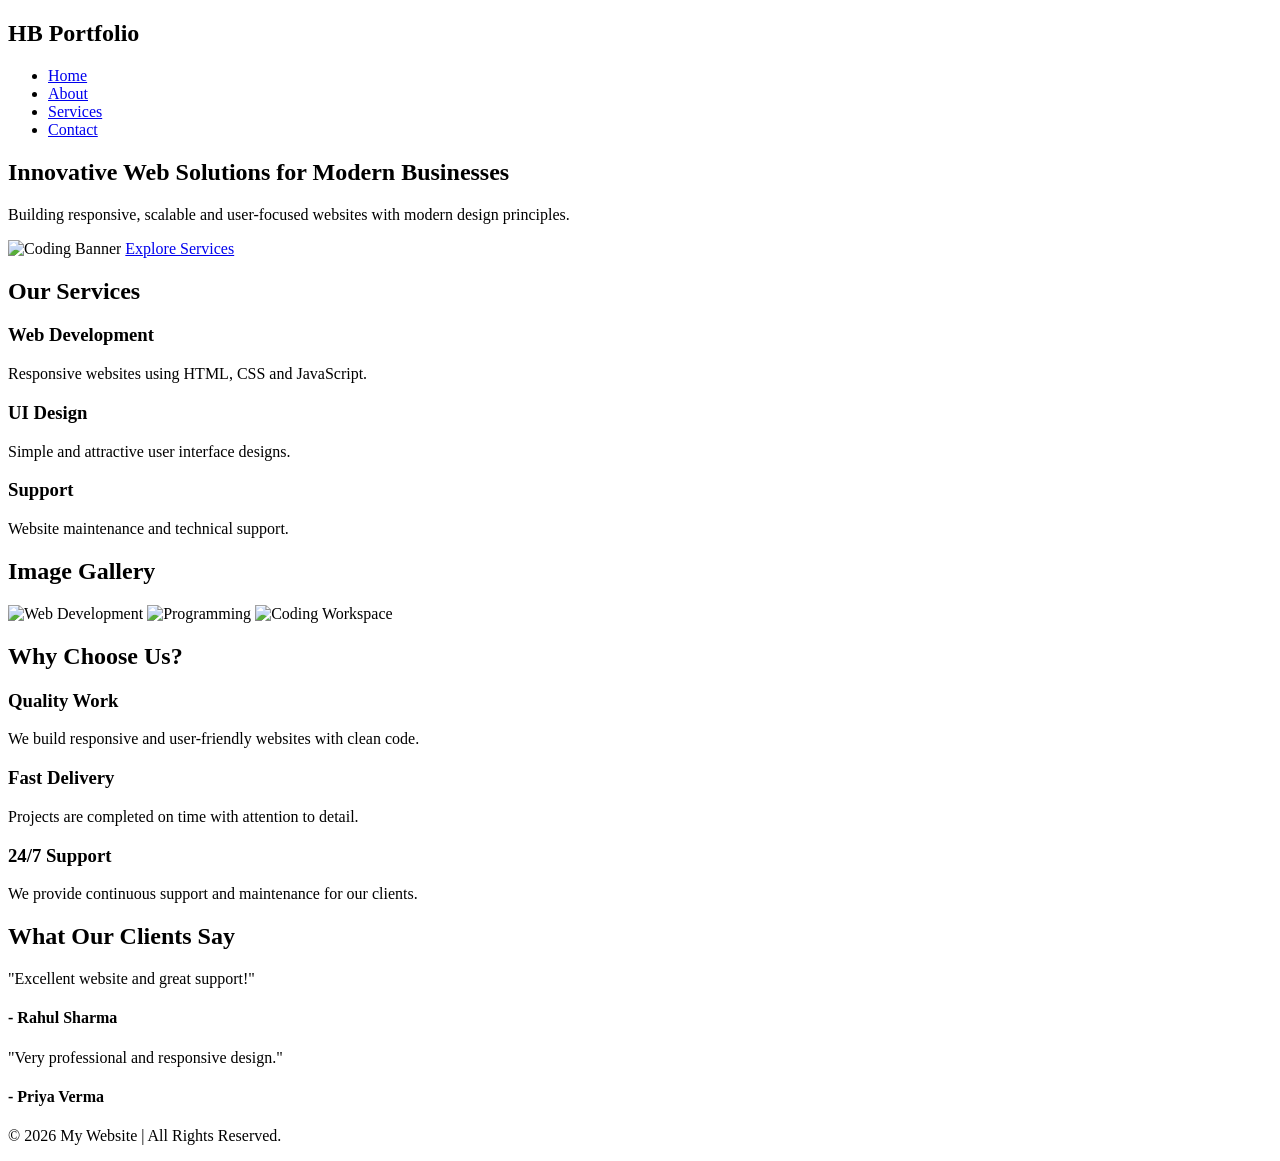
==== index.html @ 376e03a5 "Create index.html" ====
<!DOCTYPE html>
<html lang="en">
<head>
    <meta charset="UTF-8">
    <meta name="viewport" content="width=device-width, initial-scale=1.0">
    <title>Portfolio Website</title>
<link href="https://fonts.googleapis.com/css2?family=Poppins:wght@300;400;600;700&display=swap" rel="stylesheet">
    <link rel="stylesheet" href="style.css">
</head>
<body>

<header>
    <nav>
        <h2><span>HB</span> Portfolio</h2>

        <ul>
            <li><a href="index.html">Home</a></li>
            <li><a href="about.html">About</a></li>
            <li><a href="services.html">Services</a></li>
            <li><a href="contact.html">Contact</a></li>
        </ul>
    </nav>
</header>
<main>
    <section class="hero">
       <h1>Innovative Web Solutions for Modern Businesses</h1>

<p>
Building responsive, scalable and user-focused websites with modern design principles.
</p>
        <img src="https://images.unsplash.com/photo-1516321318423-f06f85e504b3?w=800" alt="Coding Banner">
        <a href="services.html" class="btn">Explore Services</a>
    </section>

    <section class="services">
        <h2>Our Services</h2>

        <div class="card">
            <h3>Web Development</h3>
            <p>Responsive websites using HTML, CSS and JavaScript.</p>
        </div>

        <div class="card">
            <h3>UI Design</h3>
            <p>Simple and attractive user interface designs.</p>
        </div>

        <div class="card">
            <h3>Support</h3>
            <p>Website maintenance and technical support.</p>
        </div>
    </section>

<section class="gallery">
    <h2>Image Gallery</h2>

    <img src="https://images.unsplash.com/photo-1498050108023-c5249f4df085?w=400" alt="Web Development">

<img src="https://images.unsplash.com/photo-1517694712202-14dd9538aa97?w=400" alt="Programming">

<img src="https://images.unsplash.com/photo-1555066931-4365d14bab8c?w=400" alt="Coding Workspace">
</section>
<section class="why-us">
    <h2>Why Choose Us?</h2>

    <div class="card">
        <h3>Quality Work</h3>
        <p>We build responsive and user-friendly websites with clean code.</p>
    </div>

    <div class="card">
        <h3>Fast Delivery</h3>
        <p>Projects are completed on time with attention to detail.</p>
    </div>

    <div class="card">
        <h3>24/7 Support</h3>
        <p>We provide continuous support and maintenance for our clients.</p>
    </div>
</section>
<section class="testimonials">
    <h2>What Our Clients Say</h2>

    <div class="card">
        <p>"Excellent website and great support!"</p>
        <h4>- Rahul Sharma</h4>
    </div>

    <div class="card">
        <p>"Very professional and responsive design."</p>
        <h4>- Priya Verma</h4>
    </div>
</section>
</main>
<footer>
    <p>&copy; 2026 My Website | All Rights Reserved.</p>
    
</footer>
</body>
</html>
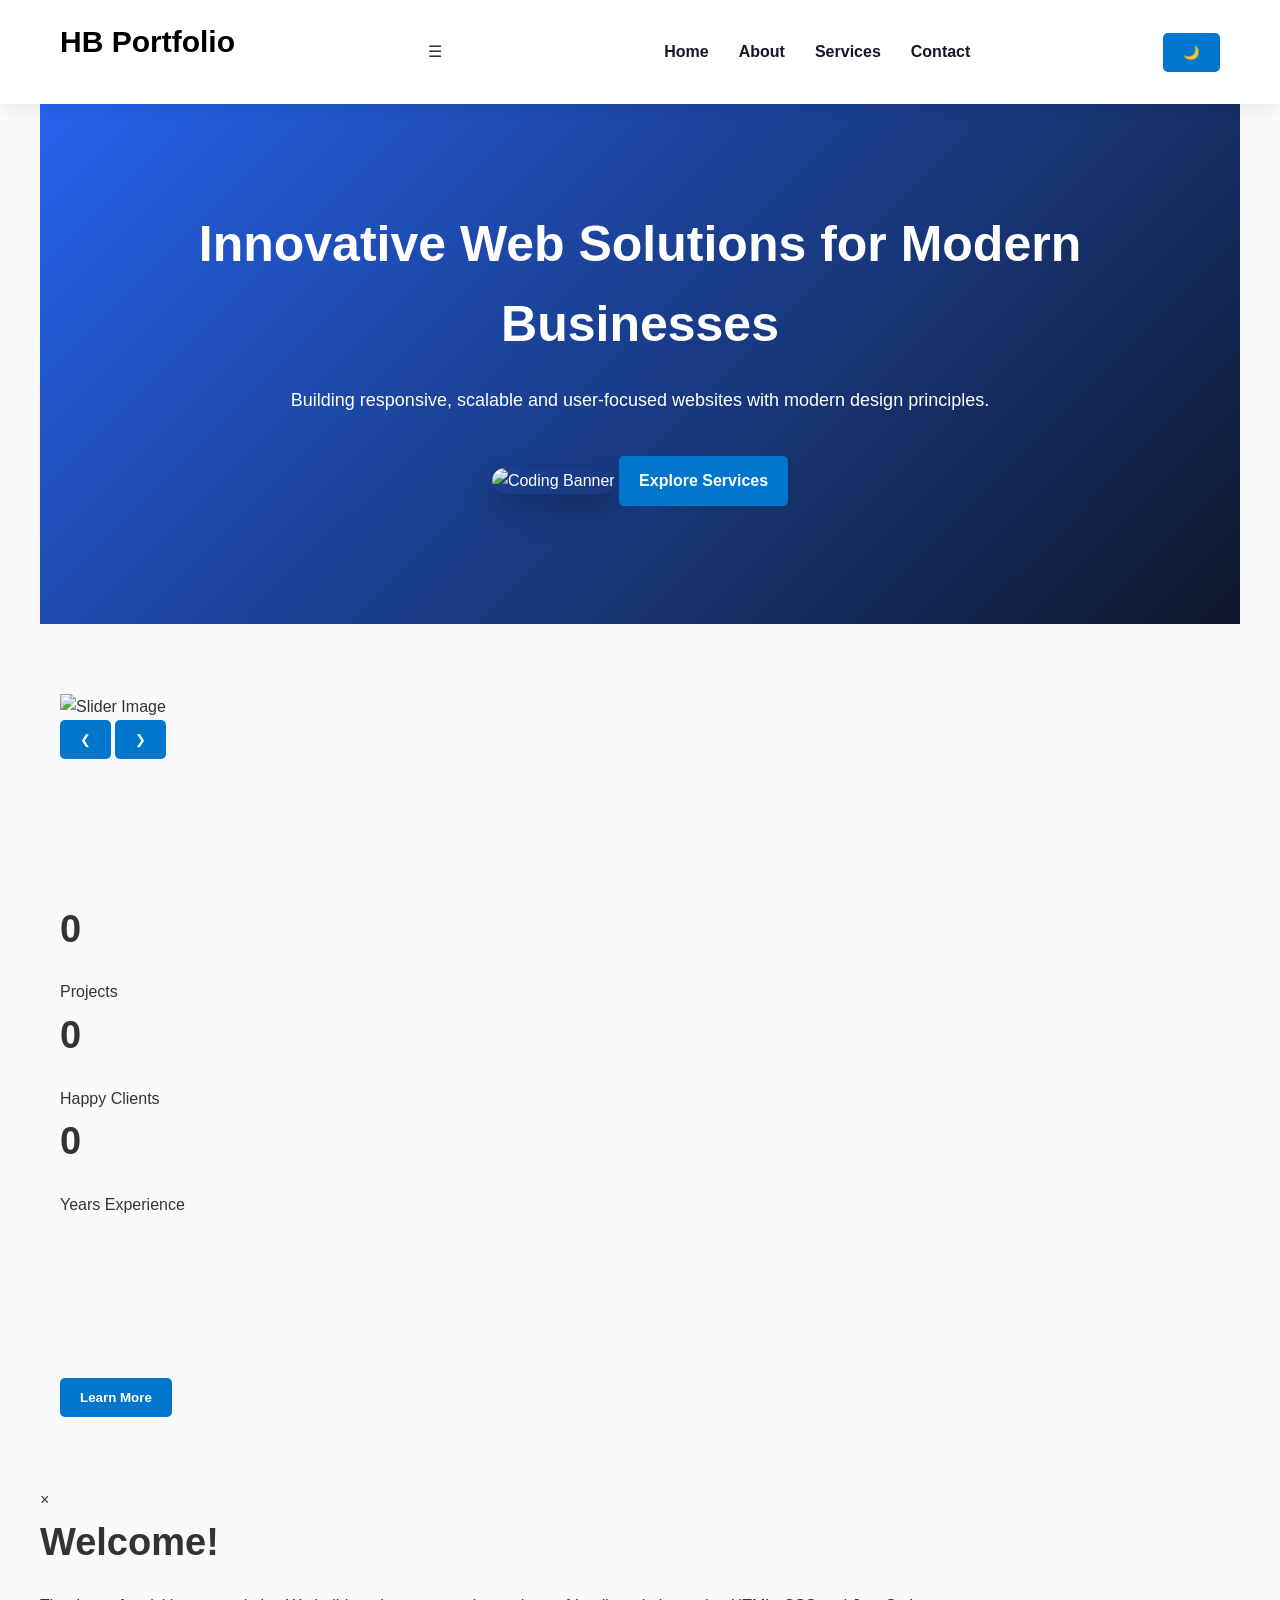
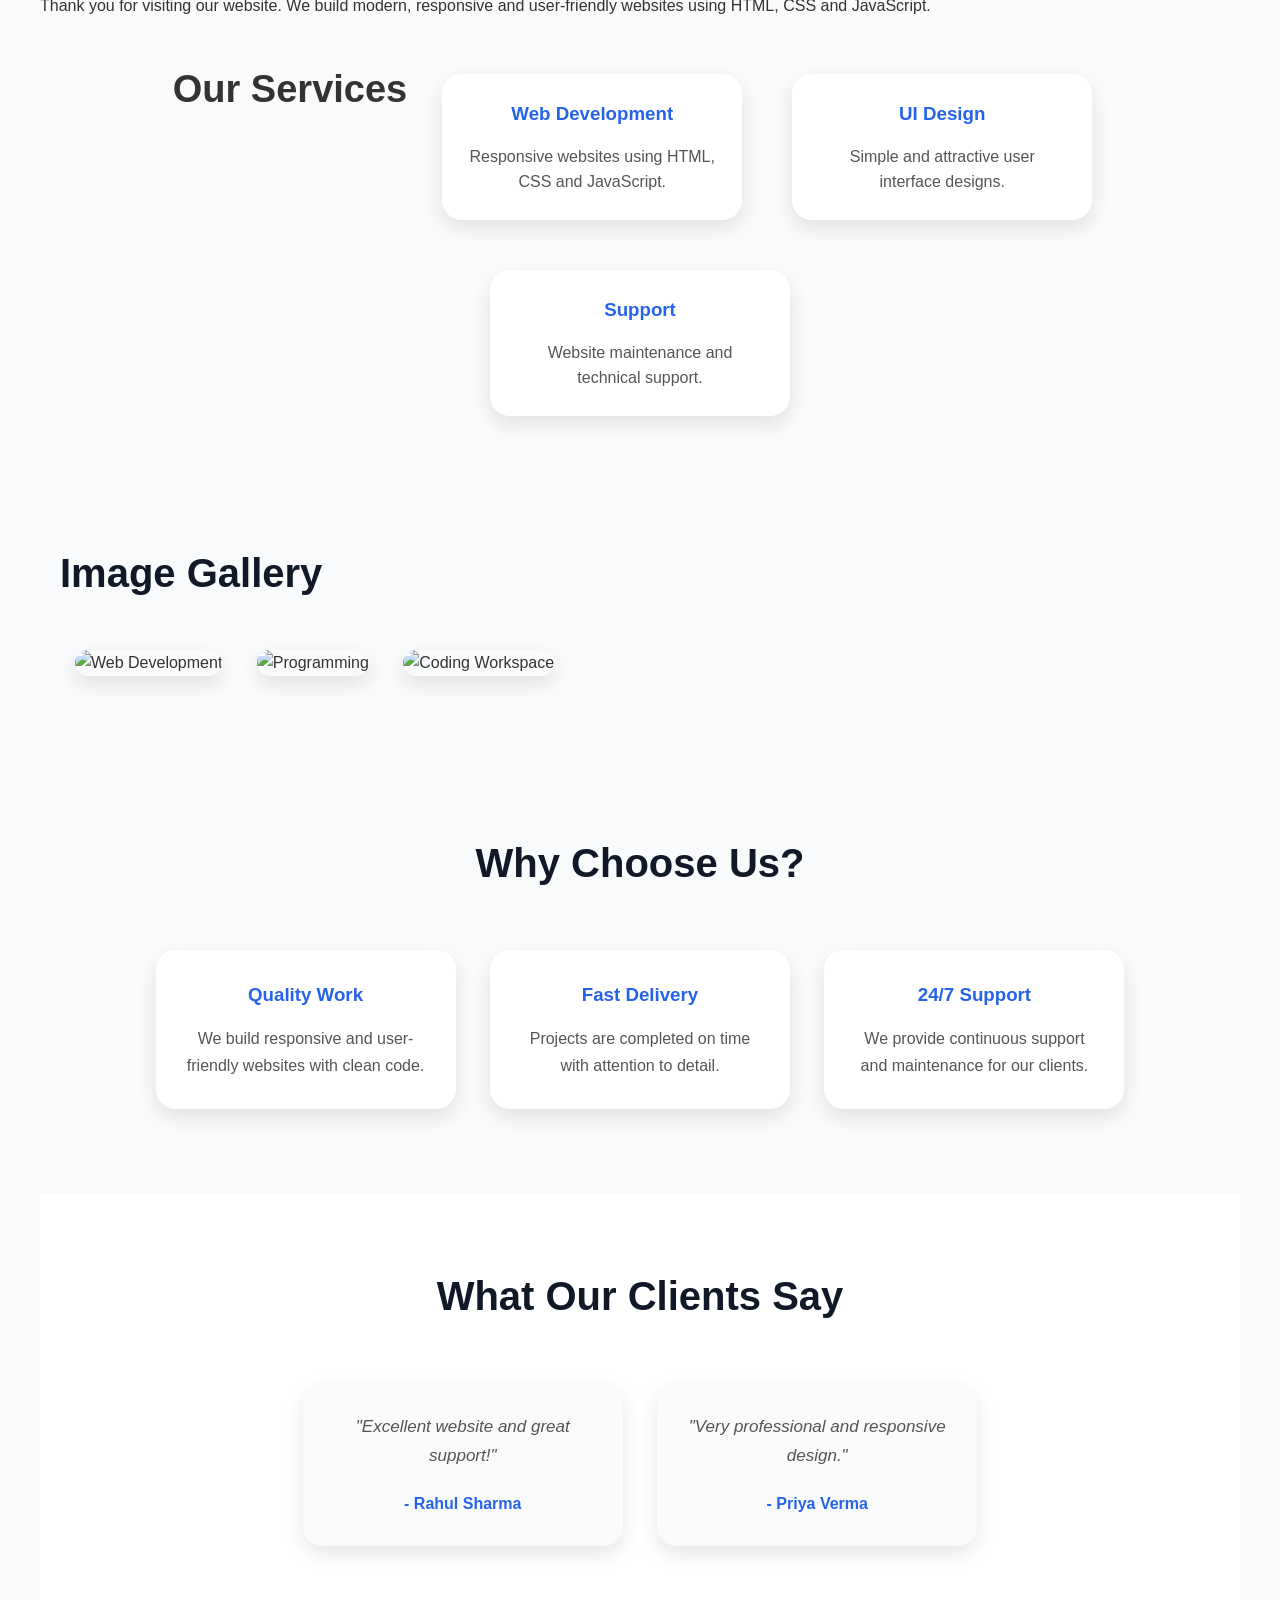
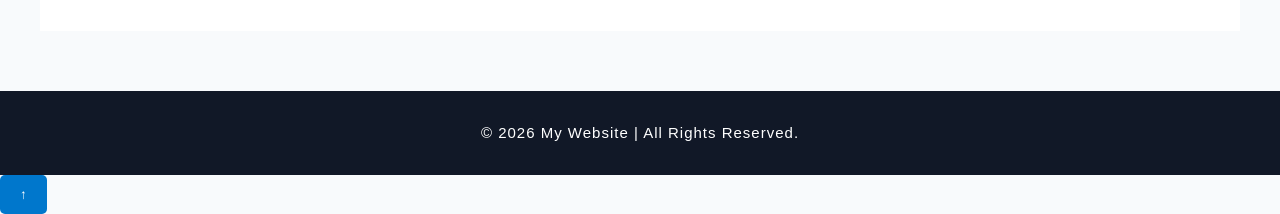
==== commit c0236a2d: "Complete Task 2 - JavaScript Interactive Components" ====
--- a/index.html
+++ b/index.html
@@ -12,13 +12,16 @@
 <header>
     <nav>
         <h2><span>HB</span> Portfolio</h2>
-
+<div class="menu-toggle" id="menu-toggle">
+    ☰
+</div>
         <ul>
             <li><a href="index.html">Home</a></li>
             <li><a href="about.html">About</a></li>
             <li><a href="services.html">Services</a></li>
             <li><a href="contact.html">Contact</a></li>
         </ul>
+        <button id="theme-toggle">🌙</button>
     </nav>
 </header>
 <main>
@@ -31,7 +34,58 @@
         <img src="https://images.unsplash.com/photo-1516321318423-f06f85e504b3?w=800" alt="Coding Banner">
         <a href="services.html" class="btn">Explore Services</a>
     </section>
+<section class="slider">
 
+    <img id="slider" src="https://images.unsplash.com/photo-1498050108023-c5249f4df085?w=800" alt="Slider Image">
+
+    <div class="slider-buttons">
+        <button onclick="prevSlide()">❮</button>
+        <button onclick="nextSlide()">❯</button>
+    </div>
+
+</section>
+<section class="stats">
+
+    <div class="stat">
+        <h2 class="counter" data-target="120">0</h2>
+        <p>Projects</p>
+    </div>
+
+    <div class="stat">
+        <h2 class="counter" data-target="85">0</h2>
+        <p>Happy Clients</p>
+    </div>
+
+    <div class="stat">
+        <h2 class="counter" data-target="5">0</h2>
+        <p>Years Experience</p>
+    </div>
+
+</section>
+<section class="popup-section">
+
+    <button id="openModal" class="btn">
+        Learn More
+    </button>
+
+</section>
+
+<div id="modal" class="modal">
+
+    <div class="modal-content">
+
+        <span id="closeModal">&times;</span>
+
+        <h2>Welcome!</h2>
+
+        <p>
+            Thank you for visiting our website.
+            We build modern, responsive and user-friendly websites using HTML, CSS and JavaScript.
+        </p>
+
+    </div>
+
+</div>
     <section class="services">
         <h2>Our Services</h2>
 
@@ -96,5 +150,7 @@
     <p>&copy; 2026 My Website | All Rights Reserved.</p>
     
 </footer>
+<button id="topBtn">↑</button>
+<script src="script.js"></script>
 </body>
-</html>+</html>
--- a/style.css
+++ b/style.css
@@ -0,0 +1,464 @@
+*{
+    margin:0;
+    padding:0;
+    box-sizing:border-box;
+    font-family:'Poppins',sans-serif;
+}
+
+body{
+    margin:0;
+    padding:0;
+    background:#f8fafc;
+    color:#333;
+    font-family:'Poppins',sans-serif;
+    line-height:1.6;
+}
+
+nav{
+    background:#ffffff;
+    display:flex;
+    justify-content:space-between;
+    align-items:center;
+    padding:18px 60px;
+    box-shadow:0 4px 15px rgba(0,0,0,0.08);
+    position:sticky;
+    top:0;
+    z-index:1000;
+}
+
+nav ul{
+    list-style:none;
+    display:flex;
+}
+
+nav ul li{
+    margin-left:30px;
+}
+
+nav ul li a{
+    color:#111827;
+    text-decoration:none;
+    font-weight:600;
+    transition:0.3s;
+}
+
+nav ul li a:hover{
+    color:#2563eb;
+}
+
+.hero{
+    text-align:center;
+    padding:100px 20px;
+    background:linear-gradient(135deg,#2563eb,#0f172a);
+    color:white;
+}
+
+.hero h1{
+    font-size:40px;
+    margin-bottom:20px;
+}
+
+.hero p{
+    margin-bottom:20px;
+}
+
+.hero a{
+    display:inline-block;
+    background:#0077cc;
+    color:white;
+    padding:12px 20px;
+    text-decoration:none;
+    border-radius:5px;
+}
+
+.services{
+    padding:40px 20px;
+    text-align:center;
+}
+
+.card{
+    display:inline-block;
+    width:300px;
+    background:white;
+    padding:25px;
+    margin:15px;
+    border-radius:20px;
+    box-shadow:0 8px 20px rgba(0,0,0,0.10);
+    transition:0.3s;
+    vertical-align:top;
+}
+
+footer{
+    background:#111827;
+    color:white;
+    text-align:center;
+    padding:30px 20px;
+    margin-top:60px;
+}
+
+footer p{
+    font-size:15px;
+    letter-spacing:1px;
+}
+.hero img{
+    width:300px;
+    max-width:100%;
+    margin-top:20px;
+    border-radius:10px;
+}
+
+.services{
+    display:flex;
+    justify-content:center;
+    flex-wrap:wrap;
+    gap:20px;
+}
+
+.card:hover{
+    transform:translateY(-10px);
+    box-shadow:0 15px 30px rgba(37,99,235,0.20);
+}
+}
+.gallery{
+    text-align:center;
+    padding:60px 20px;
+    background:#ffffff;
+}
+
+.gallery h2{
+    font-size:40px;
+    margin-bottom:30px;
+    color:#111827;
+}
+
+.gallery img{
+    width:300px;
+    height:200px;
+    object-fit:cover;
+    margin:15px;
+    border-radius:18px;
+    box-shadow:0 8px 20px rgba(0,0,0,0.10);
+    transition:0.3s;
+}
+
+.gallery img:hover{
+    transform:scale(1.06);
+    box-shadow:0 15px 30px rgba(37,99,235,0.25);
+}
+
+form{
+    max-width:500px;
+    margin:auto;
+}
+
+input,textarea{
+    width:100%;
+    padding:10px;
+    margin:10px 0;
+}
+
+button{
+    background:#0077cc;
+    color:white;
+    border:none;
+    padding:12px 20px;
+    border-radius:5px;
+    cursor:pointer;
+}
+
+button:hover{
+    background:#005fa3;
+}
+
+@media (max-width:768px){
+
+nav{
+    flex-direction:column;
+}
+
+nav ul{
+    flex-direction:column;
+    text-align:center;
+}
+
+.services{
+    flex-direction:column;
+}
+
+}
+.why-us{
+    padding:40px 20px;
+    text-align:center;
+    background:#f9f9f9;
+}
+
+.why-us h2{
+    margin-bottom:30px;
+}
+
+.why-us .card{
+    display:inline-block;
+    width:280px;
+    margin:15px;
+    vertical-align:top;
+}
+.contact-info{
+    text-align:center;
+    padding:40px 20px;
+    background:#f9f9f9;
+}
+
+.contact-info h2{
+    margin-bottom:20px;
+}
+
+.contact-info p{
+    margin:10px 0;
+}
+/* Responsive Design */
+
+@media (max-width:768px){
+
+nav{
+    flex-direction:column;
+    padding:15px;
+}
+
+nav h2{
+    margin-bottom:15px;
+}
+
+nav ul{
+    flex-direction:column;
+    width:100%;
+}
+
+nav ul li{
+    margin:10px 0;
+    text-align:center;
+}
+
+.hero h1{
+    font-size:30px;
+}
+
+.hero{
+    padding:50px 15px;
+}
+
+.card{
+    width:90%;
+    margin:15px auto;
+}
+
+.gallery img{
+    width:90%;
+}
+
+iframe{
+    height:250px;
+}
+
+}
+.testimonials{
+    text-align:center;
+    padding:40px 20px;
+    background:#ffffff;
+}
+
+.testimonials h2{
+    margin-bottom:30px;
+}
+.btn{
+    display:inline-block;
+    background:#0077cc;
+    color:white;
+    padding:12px 20px;
+    text-decoration:none;
+    border-radius:5px;
+    margin-top:20px;
+    font-weight:bold;
+}
+
+.btn:hover{
+    background:#005fa3;
+}
+nav h2{
+    font-size:30px;
+    font-weight:700;
+    color:#000;
+}
+
+nav h2 span{
+    color:#000;
+}
+.hero img{
+    width:450px;
+    max-width:100%;
+    border-radius:20px;
+    margin:30px 0;
+    box-shadow:0 15px 30px rgba(0,0,0,0.3);
+}
+.hero p{
+    max-width:700px;
+    margin:20px auto;
+    font-size:18px;
+    line-height:1.8;
+}
+.hero h1{
+    font-size:50px;
+    margin-bottom:20px;
+}
+.card h3{
+    color:#2563eb;
+    margin-bottom:15px;
+}
+
+.card p{
+    color:#555;
+    line-height:1.6;
+}
+form{
+    max-width:600px;
+    margin:40px auto;
+    padding:30px;
+    background:#ffffff;
+    border-radius:20px;
+    box-shadow:0 10px 25px rgba(0,0,0,0.1);
+}
+
+form input,
+form textarea{
+    width:100%;
+    padding:15px;
+    margin:12px 0;
+    border:1px solid #ddd;
+    border-radius:10px;
+    font-size:16px;
+    outline:none;
+}
+
+form input:focus,
+form textarea:focus{
+    border-color:#2563eb;
+}
+
+form button{
+    width:100%;
+    padding:15px;
+    background:#2563eb;
+    color:white;
+    border:none;
+    border-radius:10px;
+    font-size:18px;
+    cursor:pointer;
+    transition:.3s;
+}
+
+form button:hover{
+    background:#1d4ed8;
+}
+.contact-info{
+    text-align:center;
+    padding:50px 20px;
+}
+
+.contact-info h2{
+    margin-bottom:20px;
+    color:#111827;
+}
+
+.contact-info p{
+    margin:10px 0;
+    color:#555;
+}
+.why-us{
+    background:#f8fafc;
+    padding:70px 20px;
+    text-align:center;
+}
+
+.why-us h2{
+    font-size:40px;
+    margin-bottom:40px;
+    color:#111827;
+}
+
+.why-us .card{
+    display:inline-block;
+    width:300px;
+    margin:15px;
+    padding:30px 25px;
+    background:#ffffff;
+    border-radius:20px;
+    box-shadow:0 8px 20px rgba(0,0,0,0.10);
+    transition:0.3s;
+    vertical-align:top;
+}
+
+.why-us .card:hover{
+    transform:translateY(-10px);
+    box-shadow:0 15px 30px rgba(37,99,235,0.20);
+}
+
+.why-us h3{
+    color:#2563eb;
+    margin-bottom:15px;
+}
+
+.why-us p{
+    color:#555;
+    line-height:1.7;
+}
+.testimonials{
+    background:#ffffff;
+    padding:70px 20px;
+    text-align:center;
+}
+
+.testimonials h2{
+    font-size:40px;
+    margin-bottom:40px;
+    color:#111827;
+}
+
+.testimonials .card{
+    display:inline-block;
+    width:320px;
+    margin:15px;
+    padding:30px;
+    background:#f8fafc;
+    border-radius:20px;
+    box-shadow:0 8px 20px rgba(0,0,0,0.10);
+    transition:0.3s;
+    vertical-align:top;
+}
+
+.testimonials .card:hover{
+    transform:translateY(-10px);
+    box-shadow:0 15px 30px rgba(37,99,235,0.20);
+}
+
+.testimonials p{
+    font-size:17px;
+    font-style:italic;
+    color:#555;
+    line-height:1.7;
+}
+
+.testimonials h4{
+    margin-top:20px;
+    color:#2563eb;
+}
+main{
+    max-width:1200px;
+    margin:auto;
+}
+section{
+    padding:70px 20px;
+}
+
+h2{
+    font-size:38px;
+    margin-bottom:20px;
+}
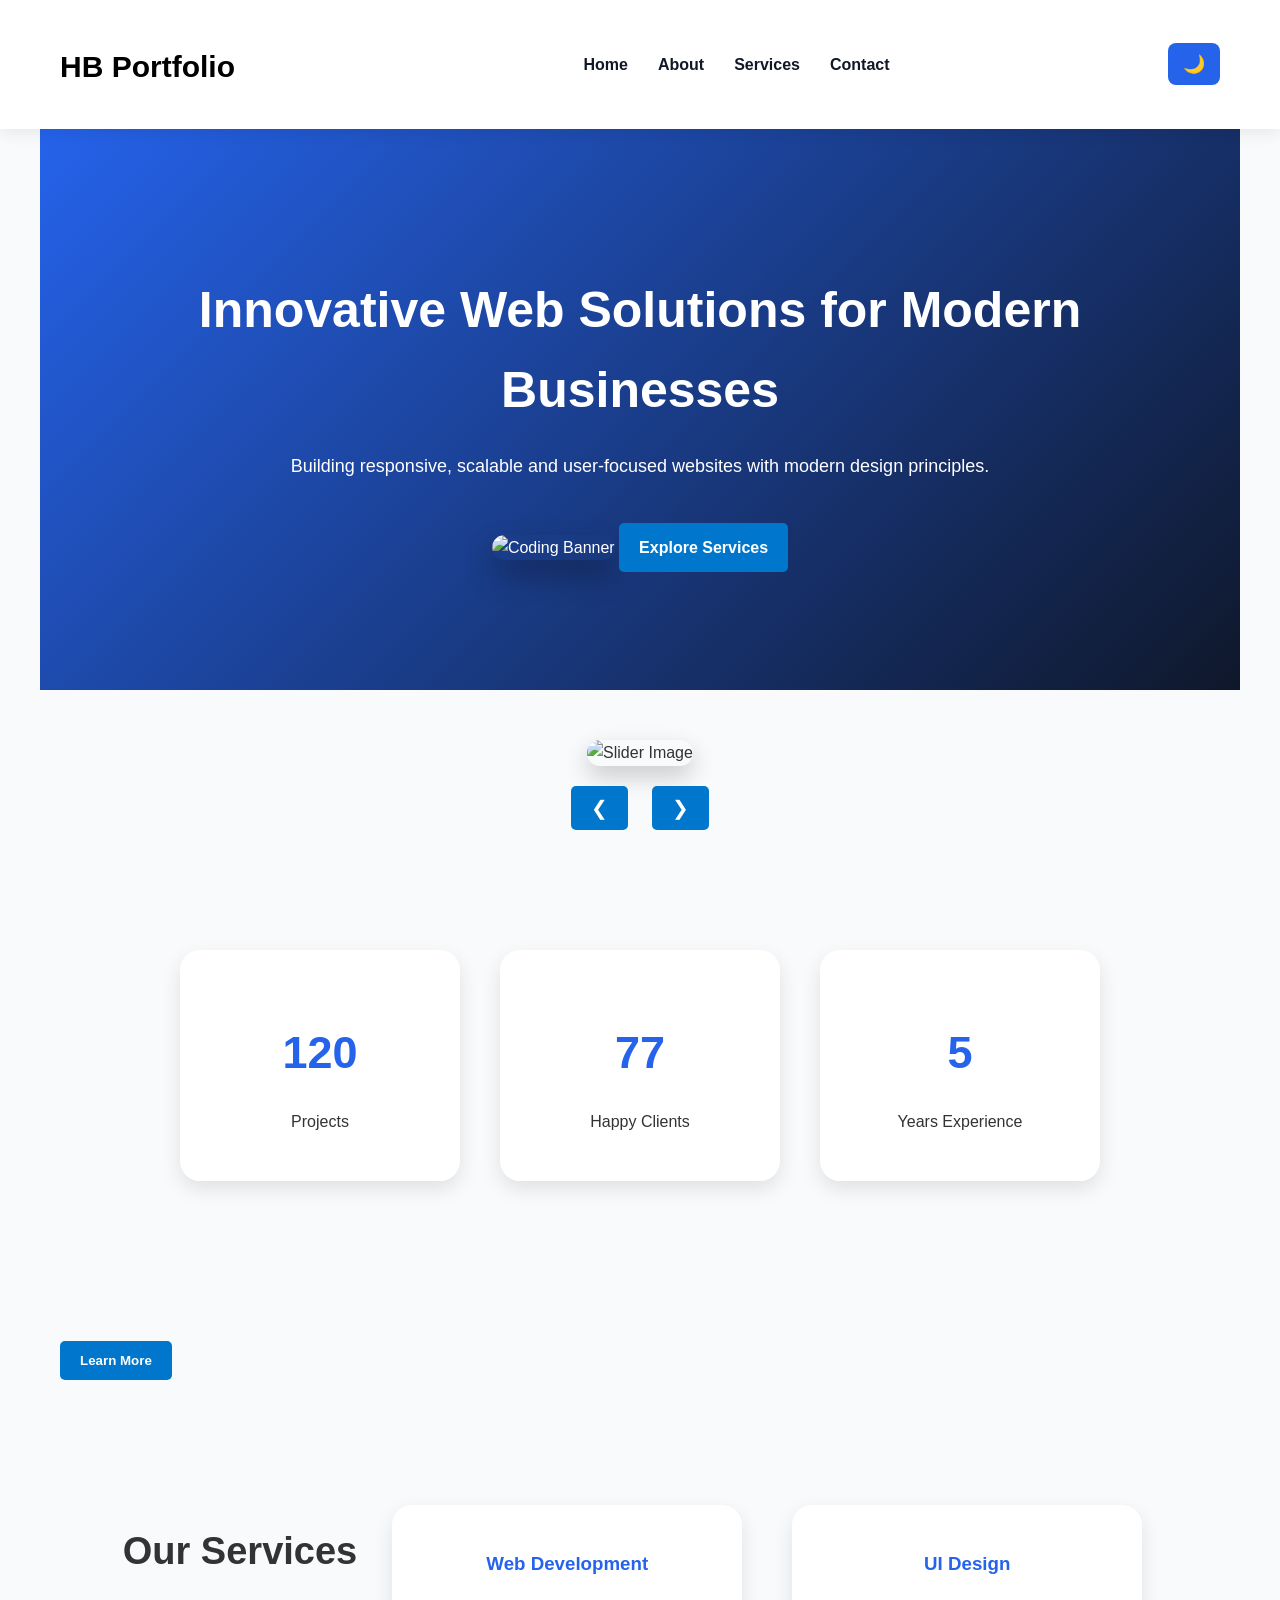
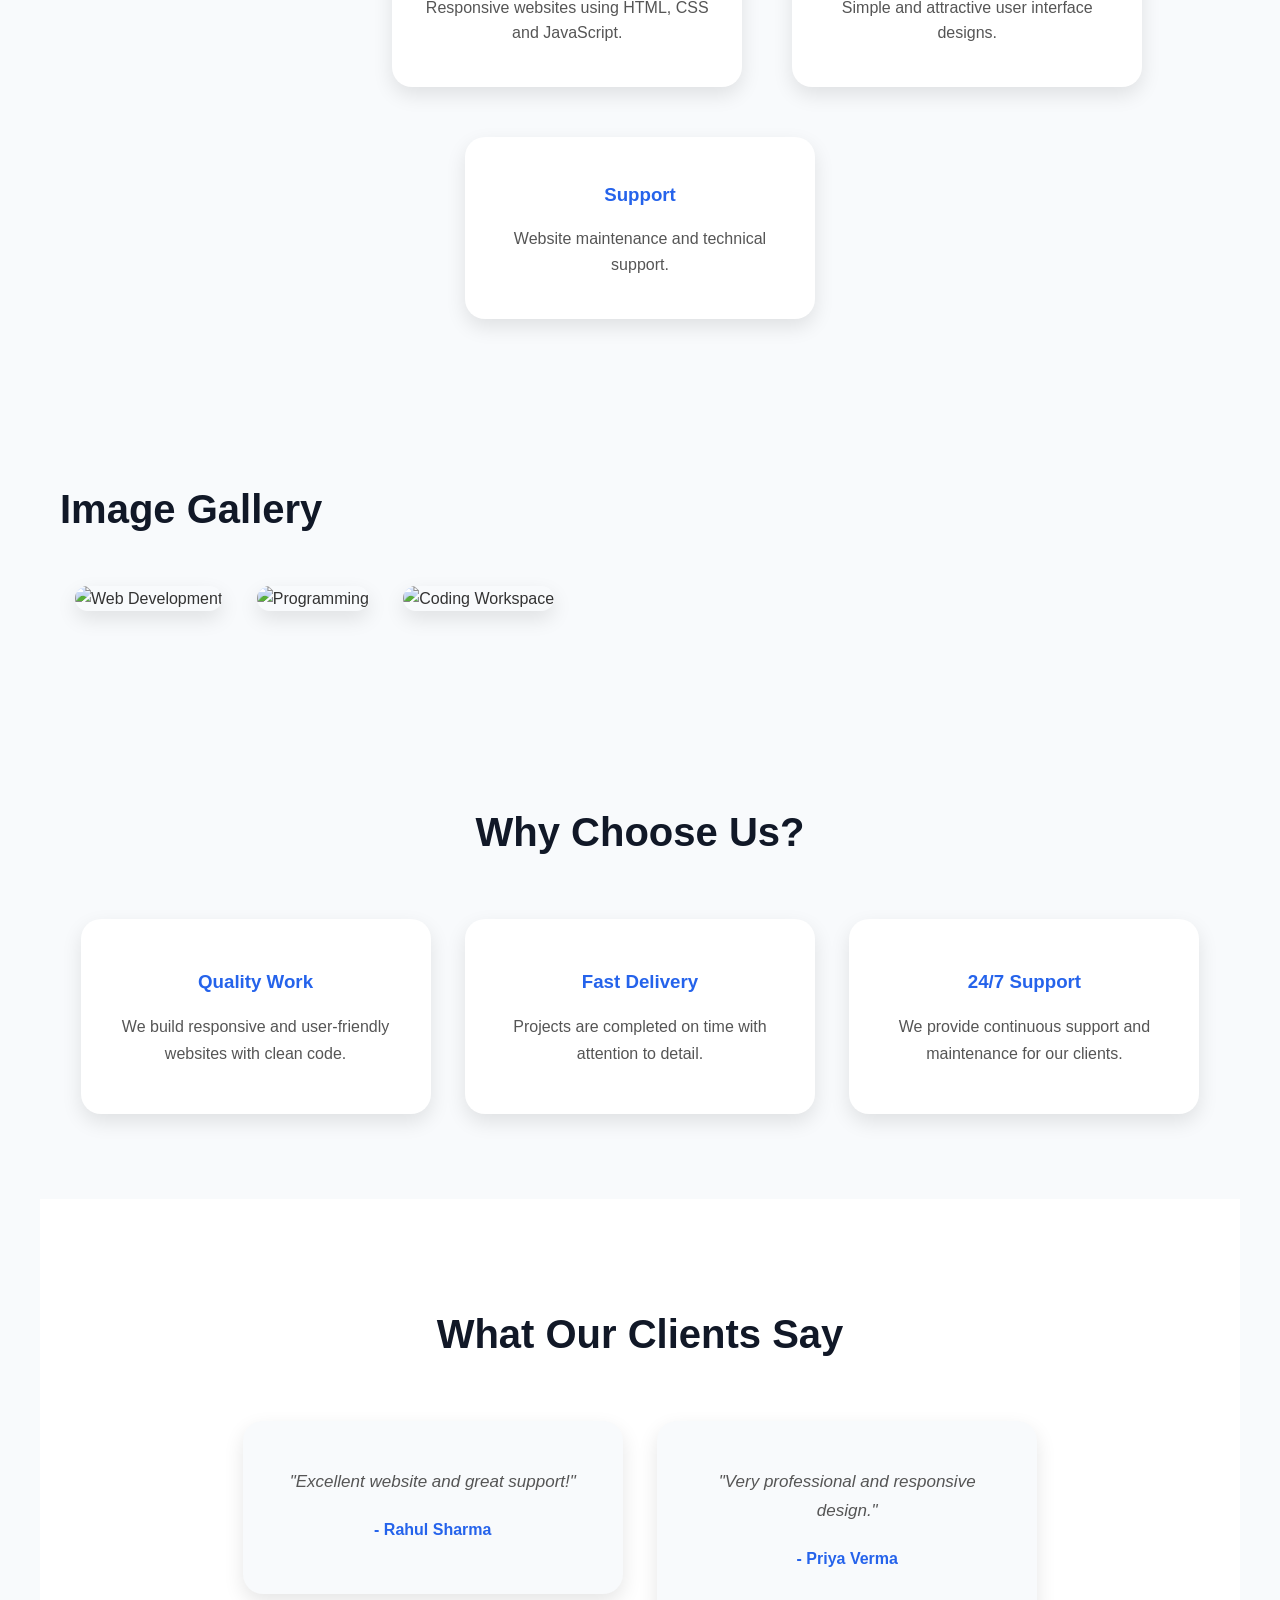
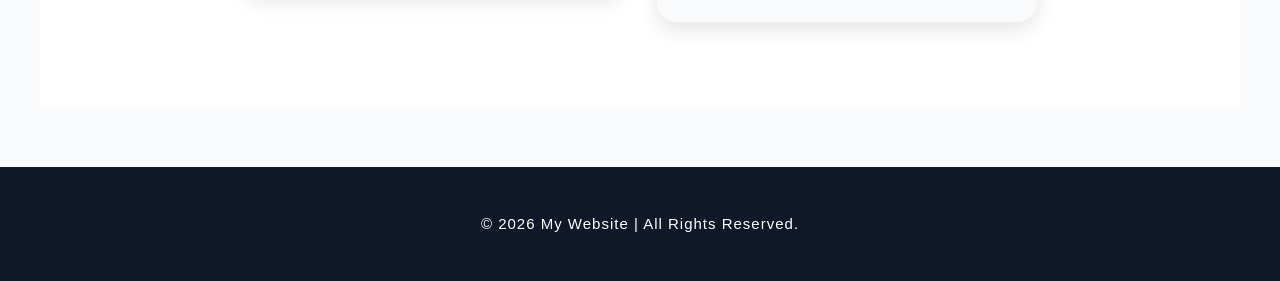
==== commit c1e25519: "Update index.html fir Task 2" ====
--- a/index.html
+++ b/index.html
@@ -10,19 +10,20 @@
 <body>
 
 <header>
-    <nav>
-        <h2><span>HB</span> Portfolio</h2>
-<div class="menu-toggle" id="menu-toggle">
-    ☰
-</div>
-        <ul>
-            <li><a href="index.html">Home</a></li>
-            <li><a href="about.html">About</a></li>
-            <li><a href="services.html">Services</a></li>
-            <li><a href="contact.html">Contact</a></li>
-        </ul>
-        <button id="theme-toggle">🌙</button>
-    </nav>
+   <nav>
+    <h2><span>HB</span> Portfolio</h2>
+
+    <div class="menu-toggle" id="menu-toggle">☰</div>
+
+    <ul>
+        <li><a href="index.html">Home</a></li>
+        <li><a href="about.html">About</a></li>
+        <li><a href="services.html">Services</a></li>
+        <li><a href="contact.html">Contact</a></li>
+    </ul>
+
+    <button id="theme-toggle">🌙</button>
+</nav>
 </header>
 <main>
     <section class="hero">
--- a/style.css
+++ b/style.css
@@ -1,10 +1,12 @@
-*{
+{
     margin:0;
     padding:0;
     box-sizing:border-box;
     font-family:'Poppins',sans-serif;
 }
-
+html{
+    scroll-behavior:smooth;
+}
 body{
     margin:0;
     padding:0;
@@ -249,7 +251,7 @@
 .card{
     width:90%;
     margin:15px auto;
-}
+    }
 
 .gallery img{
     width:90%;
@@ -461,4 +463,252 @@
 h2{
     font-size:38px;
     margin-bottom:20px;
-}+}
+#theme-toggle{
+    padding:10px 15px;
+    border:none;
+    border-radius:8px;
+    background:#2563eb;
+    color:white;
+    cursor:pointer;
+    font-size:18px;
+}
+.dark-mode{
+    background:#121212;
+    color:white;
+}
+
+.dark-mode nav{
+    background:#111827;
+}
+
+.dark-mode .card{
+    background:#1f2937;
+    color:white;
+}
+
+.dark-mode footer{
+    background:#000;
+}
+.dark-mode .menu-toggle{
+    color:white;
+}
+.dark-mode nav ul li a{
+    color:white;
+}
+
+.dark-mode nav ul li a:hover{
+    color:#60a5fa;
+}
+.dark-mode nav h2,
+.dark-mode nav h2 span,
+.dark-mode .gallery h2,
+.dark-mode .contact-info h2,
+.dark-mode .why-us h2,
+.dark-mode .testimonials h2{
+    color:white;
+    }
+
+.dark-mode .card p,
+.dark-mode .why-us p,
+.dark-mode .testimonials p,
+.dark-mode .contact-info p{
+    color:#ddd;
+}
+
+.dark-mode .gallery{
+    background:#121212;
+}
+
+.dark-mode .why-us{
+    background:#121212;
+}
+
+.dark-mode .testimonials{
+    background:#121212;
+}
+
+body{
+    transition: background-color 0.4s ease, color 0.4s ease;
+}
+
+nav,
+.card,
+footer,
+button{
+    transition: all 0.4s ease;
+}
+#topBtn{
+    position: fixed;
+    bottom: 20px;
+    right: 20px;
+    display: none;
+    background: #2563eb;
+    color: white;
+    border: none;
+    border-radius: 50%;
+    width: 50px;
+    height: 50px;
+    font-size: 22px;
+    cursor: pointer;
+    box-shadow: 0 4px 10px rgba(0,0,0,0.3);
+    z-index: 999;
+}
+
+#topBtn:hover{
+    transform: scale(1.1);
+}
+.menu-toggle{
+    display:none;
+    font-size:32px;
+    cursor:pointer;
+    color:#111827;
+    user-select:none;
+    transition:0.3s;
+}
+
+.menu-toggle:hover{
+    transform:scale(1.1);
+}
+
+.dark-mode .menu-toggle{
+    color:white;
+}
+
+@media (max-width:768px){
+
+nav{
+    flex-direction:column;
+    padding:15px;
+}
+
+.menu-toggle{
+    display:block;
+    align-self:flex-end;
+}
+
+nav ul{
+    display:none;
+    flex-direction:column;
+    width:100%;
+    text-align:center;
+    background:#ffffff;
+    margin-top:15px;
+    border-radius:12px;
+    overflow:hidden;
+    box-shadow:0 5px 15px rgba(0,0,0,.15);
+}
+
+nav ul.active{
+    display:flex;
+}
+
+nav ul li{
+    padding:15px;
+    margin:0;
+}
+
+.dark-mode nav ul{
+    background:#1f2937;
+}
+
+}
+.slider{
+    text-align:center;
+    padding:50px 20px;
+}
+
+.slider img{
+    width:90%;
+    max-width:900px;
+    height:450px;
+    object-fit:cover;
+    border-radius:20px;
+    box-shadow:0 10px 25px rgba(0,0,0,.2);
+}
+
+.slider-buttons{
+    margin-top:20px;
+}
+
+.slider-buttons button{
+    margin:0 10px;
+    padding:10px 20px;
+    font-size:20px;
+}
+.stats{
+    display:flex;
+    justify-content:center;
+    gap:40px;
+    padding:70px 20px;
+    text-align:center;
+    flex-wrap:wrap;
+}
+
+.stat{
+    background:white;
+    padding:30px;
+    border-radius:20px;
+    width:220px;
+    box-shadow:0 8px 20px rgba(0,0,0,.1);
+}
+
+.stat h2{
+    font-size:45px;
+    color:#2563eb;
+}
+
+.dark-mode .stat{
+    background:#1f2937;
+}
+
+.dark-mode .stat p{
+    color:#ddd;
+}
+.modal{
+    display:none;
+    position:fixed;
+    left:0;
+    top:0;
+    width:100%;
+    height:100%;
+    background:rgba(0,0,0,.6);
+    justify-content:center;
+    align-items:center;
+    z-index:1000;
+}
+
+.modal-content{
+    background:white;
+    padding:30px;
+    border-radius:20px;
+    width:90%;
+    max-width:500px;
+    text-align:center;
+    position:relative;
+    animation:popup .3s ease;
+}
+
+@keyframes popup{
+    from{
+        transform:scale(.7);
+        opacity:0;
+    }
+    to{
+        transform:scale(1);
+        opacity:1;
+    }
+}
+
+#closeModal{
+    position:absolute;
+    right:20px;
+    top:15px;
+    font-size:30px;
+    cursor:pointer;
+}
+
+.dark-mode .modal-content{
+    background:#1f2937;
+    color:white;
+    }
